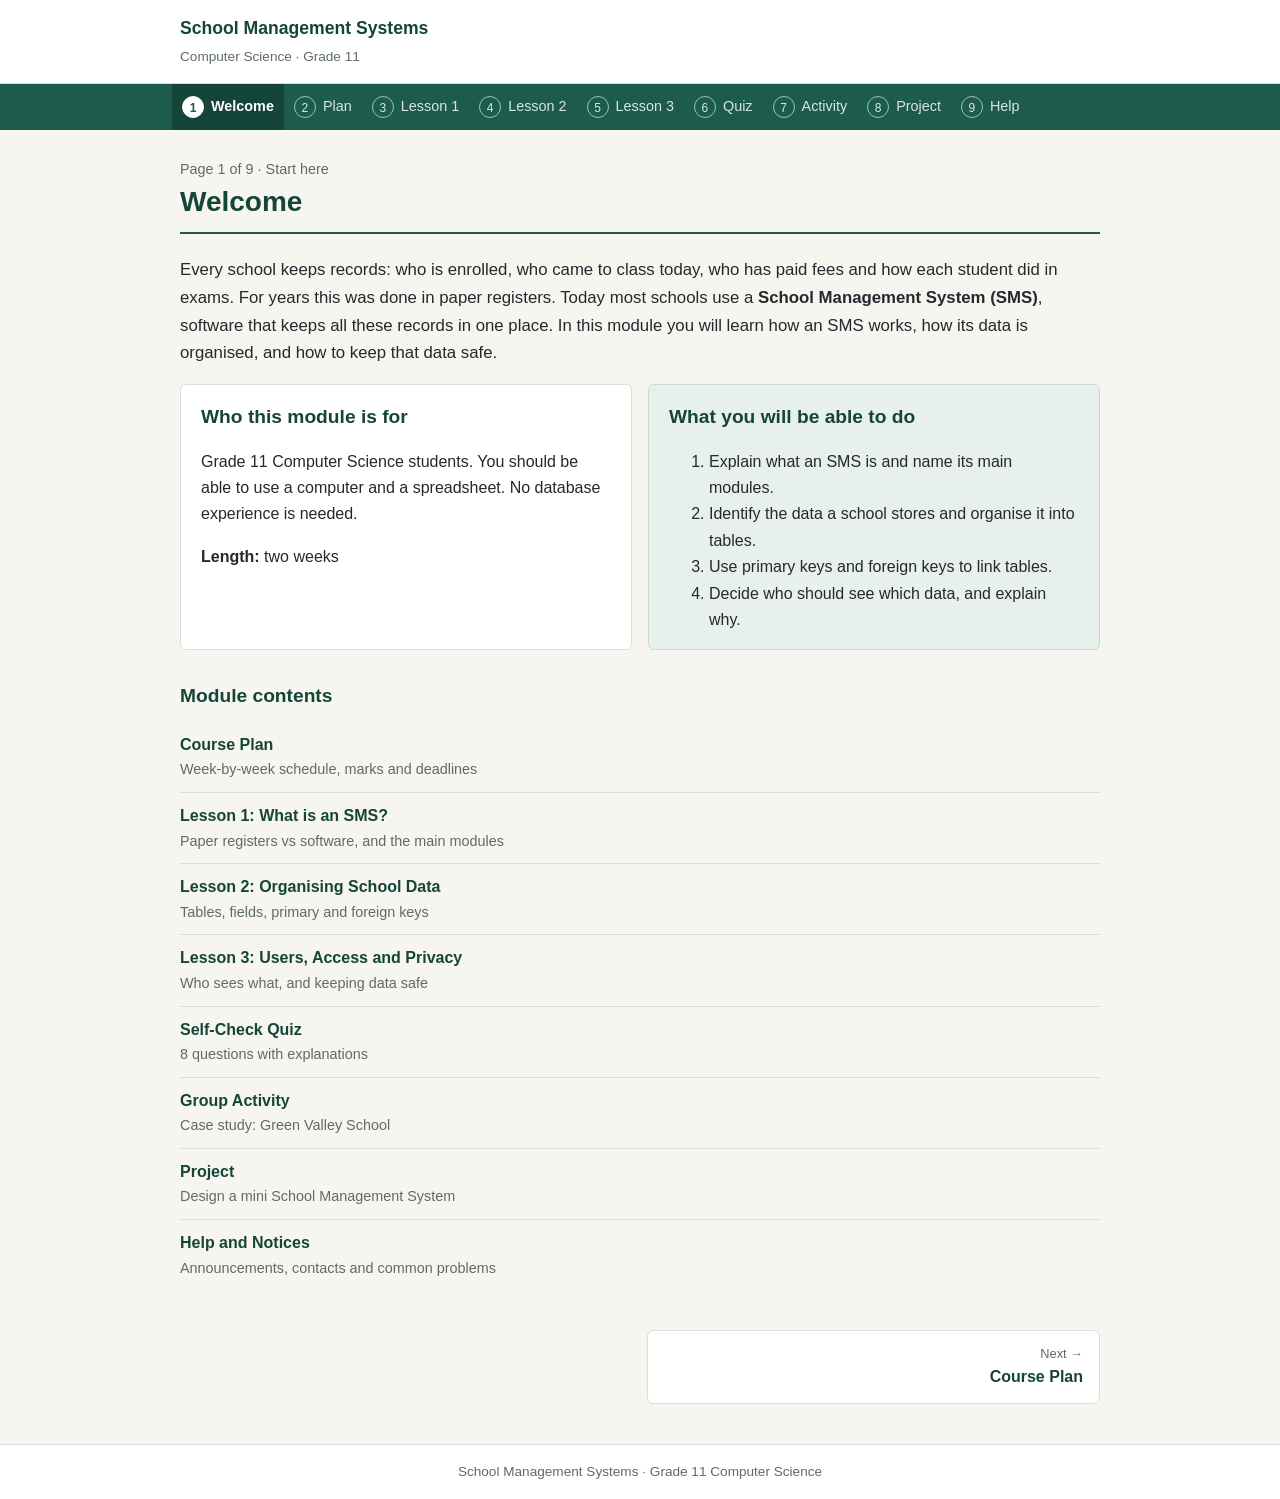
==== index.html @ 28a60d47 "Add School Management Systems LMS module website Co-Authored-By: Claude Opus 5.5 <noreply@anthropic." ====
<!DOCTYPE html>
<html lang="en">
<head>
  <meta charset="utf-8">
  <meta name="viewport" content="width=device-width, initial-scale=1">
  <title>Welcome | School Management Systems</title>
  <link rel="stylesheet" href="style.css">
</head>
<body>
<header class="site-header">
  <div class="header-inner">
    <a class="brand" href="index.html"><strong>School Management Systems</strong><span>Computer Science · Grade 11</span></a>
    <button class="menu-button" type="button" aria-expanded="false">Menu</button>
  </div>
</header>
<nav class="steps" aria-label="Module pages">
  <ol>
      <li><a href="index.html" class="current" aria-current="page"><span class="num">1</span>Welcome</a></li>
      <li><a href="plan.html"><span class="num">2</span>Plan</a></li>
      <li><a href="lesson1.html"><span class="num">3</span>Lesson 1</a></li>
      <li><a href="lesson2.html"><span class="num">4</span>Lesson 2</a></li>
      <li><a href="lesson3.html"><span class="num">5</span>Lesson 3</a></li>
      <li><a href="quiz.html"><span class="num">6</span>Quiz</a></li>
      <li><a href="activity.html"><span class="num">7</span>Activity</a></li>
      <li><a href="project.html"><span class="num">8</span>Project</a></li>
      <li><a href="help.html"><span class="num">9</span>Help</a></li>
  </ol>
</nav>
<main class="page">
  <div class="page-head">
    <p>Page 1 of 9 · Start here</p>
    <h1>Welcome</h1>
  </div>

<p class="intro">Every school keeps records: who is enrolled, who came to class today, who has paid fees and how each student did in exams. For years this was done in paper registers. Today most schools use a <strong>School Management System (SMS)</strong>, software that keeps all these records in one place. In this module you will learn how an SMS works, how its data is organised, and how to keep that data safe.</p>

<div class="two-col">
  <div class="box">
    <h2 style="margin-top:0">Who this module is for</h2>
    <p>Grade 11 Computer Science students. You should be able to use a computer and a spreadsheet. No database experience is needed.</p>
    <p><strong>Length:</strong> two weeks</p>
  </div>
  <div class="box tint">
    <h2 style="margin-top:0">What you will be able to do</h2>
    <ol>
      <li>Explain what an SMS is and name its main modules.</li>
      <li>Identify the data a school stores and organise it into tables.</li>
      <li>Use primary keys and foreign keys to link tables.</li>
      <li>Decide who should see which data, and explain why.</li>
    </ol>
  </div>
</div>

<h2>Module contents</h2>
<ul class="contents">
  <li><a href="plan.html"><b>Course Plan</b><span>Week-by-week schedule, marks and deadlines</span></a></li>
  <li><a href="lesson1.html"><b>Lesson 1: What is an SMS?</b><span>Paper registers vs software, and the main modules</span></a></li>
  <li><a href="lesson2.html"><b>Lesson 2: Organising School Data</b><span>Tables, fields, primary and foreign keys</span></a></li>
  <li><a href="lesson3.html"><b>Lesson 3: Users, Access and Privacy</b><span>Who sees what, and keeping data safe</span></a></li>
  <li><a href="quiz.html"><b>Self-Check Quiz</b><span>8 questions with explanations</span></a></li>
  <li><a href="activity.html"><b>Group Activity</b><span>Case study: Green Valley School</span></a></li>
  <li><a href="project.html"><b>Project</b><span>Design a mini School Management System</span></a></li>
  <li><a href="help.html"><b>Help and Notices</b><span>Announcements, contacts and common problems</span></a></li>
</ul>

  <nav class="page-nav" aria-label="Previous and next page">
    
    <a class="next" href="plan.html"><small>Next &rarr;</small><b>Course Plan</b></a>
  </nav>
</main>
<footer>School Management Systems · Grade 11 Computer Science</footer>
<script src="site.js"></script>
</body>
</html>
---- style.css ----
:root {
  --green: #1d5c4d;
  --green-dark: #154539;
  --green-light: #e7f0ec;
  --sand: #f7f5f0;
  --white: #ffffff;
  --text: #24292e;
  --muted: #5f6b66;
  --line: #d9dfdb;
  --red: #a8322d;
  --red-light: #f9e9e8;
  --ok: #2b7a3d;
  --ok-light: #e6f3e8;
}

* { box-sizing: border-box; }

body {
  margin: 0;
  font-family: Tahoma, Verdana, "Segoe UI", sans-serif;
  font-size: 16px;
  line-height: 1.65;
  color: var(--text);
  background: var(--sand);
}

a { color: var(--green); }
a:hover { color: var(--green-dark); }

/* Header */
.site-header { background: var(--white); border-bottom: 1px solid var(--line); }

.header-inner {
  max-width: 960px;
  margin: 0 auto;
  padding: 14px 20px;
  display: flex;
  align-items: center;
  justify-content: space-between;
  gap: 12px;
}

.brand { text-decoration: none; color: var(--green-dark); }
.brand strong { display: block; font-size: 1.1rem; }
.brand span { font-size: 0.85rem; color: var(--muted); }

.menu-button {
  display: none;
  background: var(--green);
  color: #fff;
  border: none;
  padding: 8px 14px;
  font-family: inherit;
  font-size: 0.95rem;
  border-radius: 4px;
  cursor: pointer;
}

/* Numbered step navigation */
.steps {
  background: var(--green);
}

.steps ol {
  max-width: 960px;
  margin: 0 auto;
  padding: 0 12px;
  list-style: none;
  display: flex;
  flex-wrap: wrap;
}

.steps a {
  display: flex;
  align-items: center;
  gap: 7px;
  padding: 11px 10px;
  color: #d6e6df;
  text-decoration: none;
  font-size: 0.9rem;
}

.steps a:hover { color: #fff; }

.steps .num {
  display: inline-block;
  width: 22px;
  height: 22px;
  line-height: 22px;
  text-align: center;
  border-radius: 50%;
  border: 1px solid #9cc1b4;
  font-size: 0.75rem;
}

.steps a.current { color: #fff; font-weight: bold; background: var(--green-dark); }
.steps a.current .num { background: #fff; color: var(--green); border-color: #fff; }

/* Page */
.page {
  max-width: 960px;
  margin: 0 auto;
  padding: 28px 20px 40px;
}

.page-head {
  border-bottom: 2px solid var(--green);
  padding-bottom: 12px;
  margin-bottom: 22px;
}

.page-head p { margin: 0; color: var(--muted); font-size: 0.9rem; }
.page-head h1 { margin: 2px 0 0; font-size: 1.75rem; line-height: 1.3; color: var(--green-dark); }

h2 { font-size: 1.2rem; color: var(--green-dark); margin: 30px 0 10px; }
h3 { font-size: 1.02rem; margin: 18px 0 6px; }

.intro { font-size: 1.05rem; }

.box {
  background: var(--white);
  border: 1px solid var(--line);
  border-radius: 6px;
  padding: 16px 20px;
  margin: 16px 0;
}

.box > :first-child { margin-top: 0; }
.box > :last-child { margin-bottom: 0; }

.box.tint { background: var(--green-light); border-color: #c7dbd2; }

.two-col {
  display: grid;
  grid-template-columns: 1fr 1fr;
  gap: 16px;
}

.two-col .box { margin: 0; }

.contents { list-style: none; padding: 0; margin: 0; counter-reset: c; }
.contents li { border-top: 1px solid var(--line); }
.contents li:first-child { border-top: none; }

.contents a {
  display: block;
  padding: 10px 0;
  text-decoration: none;
  color: var(--text);
}

.contents a b { color: var(--green-dark); }
.contents a span { display: block; font-size: 0.9rem; color: var(--muted); }
.contents a:hover b { text-decoration: underline; }

/* Tables */
.table-wrap { overflow-x: auto; }

table {
  width: 100%;
  border-collapse: collapse;
  background: var(--white);
  font-size: 0.95rem;
  margin: 12px 0;
}

th, td { border: 1px solid var(--line); padding: 8px 11px; text-align: left; vertical-align: top; }
th { background: var(--green-light); color: var(--green-dark); }

code {
  background: var(--green-light);
  padding: 1px 5px;
  border-radius: 3px;
  font-size: 0.9em;
}

.tip {
  border-left: 4px solid var(--green);
  background: var(--white);
  padding: 10px 14px;
  margin: 16px 0;
}

.figure { background: var(--white); border: 1px solid var(--line); border-radius: 6px; padding: 14px; text-align: center; margin: 16px 0; }
.figure svg { width: 100%; max-width: 640px; height: auto; }
.figure p { margin: 6px 0 0; font-size: 0.88rem; color: var(--muted); }

/* Quiz */
.q { background: var(--white); border: 1px solid var(--line); border-radius: 6px; padding: 14px 18px; margin: 14px 0; }
.q legend { font-weight: bold; padding: 0; margin-bottom: 8px; }
.q fieldset { border: none; padding: 0; margin: 0; }
.q label { display: block; padding: 7px 10px; margin: 4px 0; border: 1px solid var(--line); border-radius: 4px; cursor: pointer; }
.q label:hover { background: var(--sand); }
.q input { margin-right: 8px; }
.q.right { border-color: var(--ok); }
.q.wrong { border-color: var(--red); }
.q .result { display: none; margin-top: 8px; font-size: 0.94rem; }
.q.right .result { display: block; color: var(--ok); }
.q.wrong .result { display: block; color: var(--red); }
.q label.answer { background: var(--ok-light); border-color: var(--ok); }

.button {
  display: inline-block;
  background: var(--green);
  color: #fff;
  border: 1px solid var(--green);
  padding: 9px 18px;
  font-family: inherit;
  font-size: 0.95rem;
  border-radius: 4px;
  cursor: pointer;
  text-decoration: none;
}

.button:hover { background: var(--green-dark); color: #fff; }
.button.plain { background: var(--white); color: var(--green); }
.button.plain:hover { background: var(--green-light); color: var(--green-dark); }

#quiz-score { font-weight: bold; color: var(--green-dark); margin-top: 12px; }

/* Previous / next */
.page-nav {
  display: grid;
  grid-template-columns: 1fr 1fr;
  gap: 14px;
  margin-top: 40px;
}

.page-nav a {
  display: block;
  background: var(--white);
  border: 1px solid var(--line);
  border-radius: 6px;
  padding: 12px 16px;
  text-decoration: none;
  color: var(--text);
}

.page-nav a:hover { border-color: var(--green); }
.page-nav small { display: block; color: var(--muted); font-size: 0.8rem; }
.page-nav b { color: var(--green-dark); }
.page-nav .next { text-align: right; grid-column: 2; }

footer {
  border-top: 1px solid var(--line);
  background: var(--white);
  text-align: center;
  font-size: 0.85rem;
  color: var(--muted);
  padding: 16px;
}

/* Phones and small tablets */
@media (max-width: 800px) {
  .menu-button { display: inline-block; }

  .steps { display: none; }
  .steps.open { display: block; }
  .steps ol { flex-direction: column; padding: 4px 0; }
  .steps a { padding: 10px 20px; font-size: 0.95rem; }

  .page { padding: 20px 16px 30px; }
  .page-head h1 { font-size: 1.4rem; }
  .intro { font-size: 1rem; }
  .box { padding: 14px 15px; }
  .two-col { grid-template-columns: 1fr; }

  table.stack, table.stack tbody, table.stack tr, table.stack td { display: block; width: 100%; }
  table.stack tr:first-child { display: none; }
  table.stack tr { border: 1px solid var(--line); border-radius: 6px; margin-bottom: 10px; background: var(--white); }
  table.stack td { border: none; border-bottom: 1px solid var(--line); padding: 8px 12px; }
  table.stack td:last-child { border-bottom: none; }
  table.stack td::before { content: attr(data-label); display: block; font-size: 0.78rem; font-weight: bold; color: var(--muted); }

  .figure { overflow-x: auto; text-align: left; }
  .figure svg { min-width: 560px; }
  .figure p { text-align: left; }

  .page-nav { grid-template-columns: 1fr; }
  .page-nav .next { grid-column: 1; order: -1; text-align: left; }
}
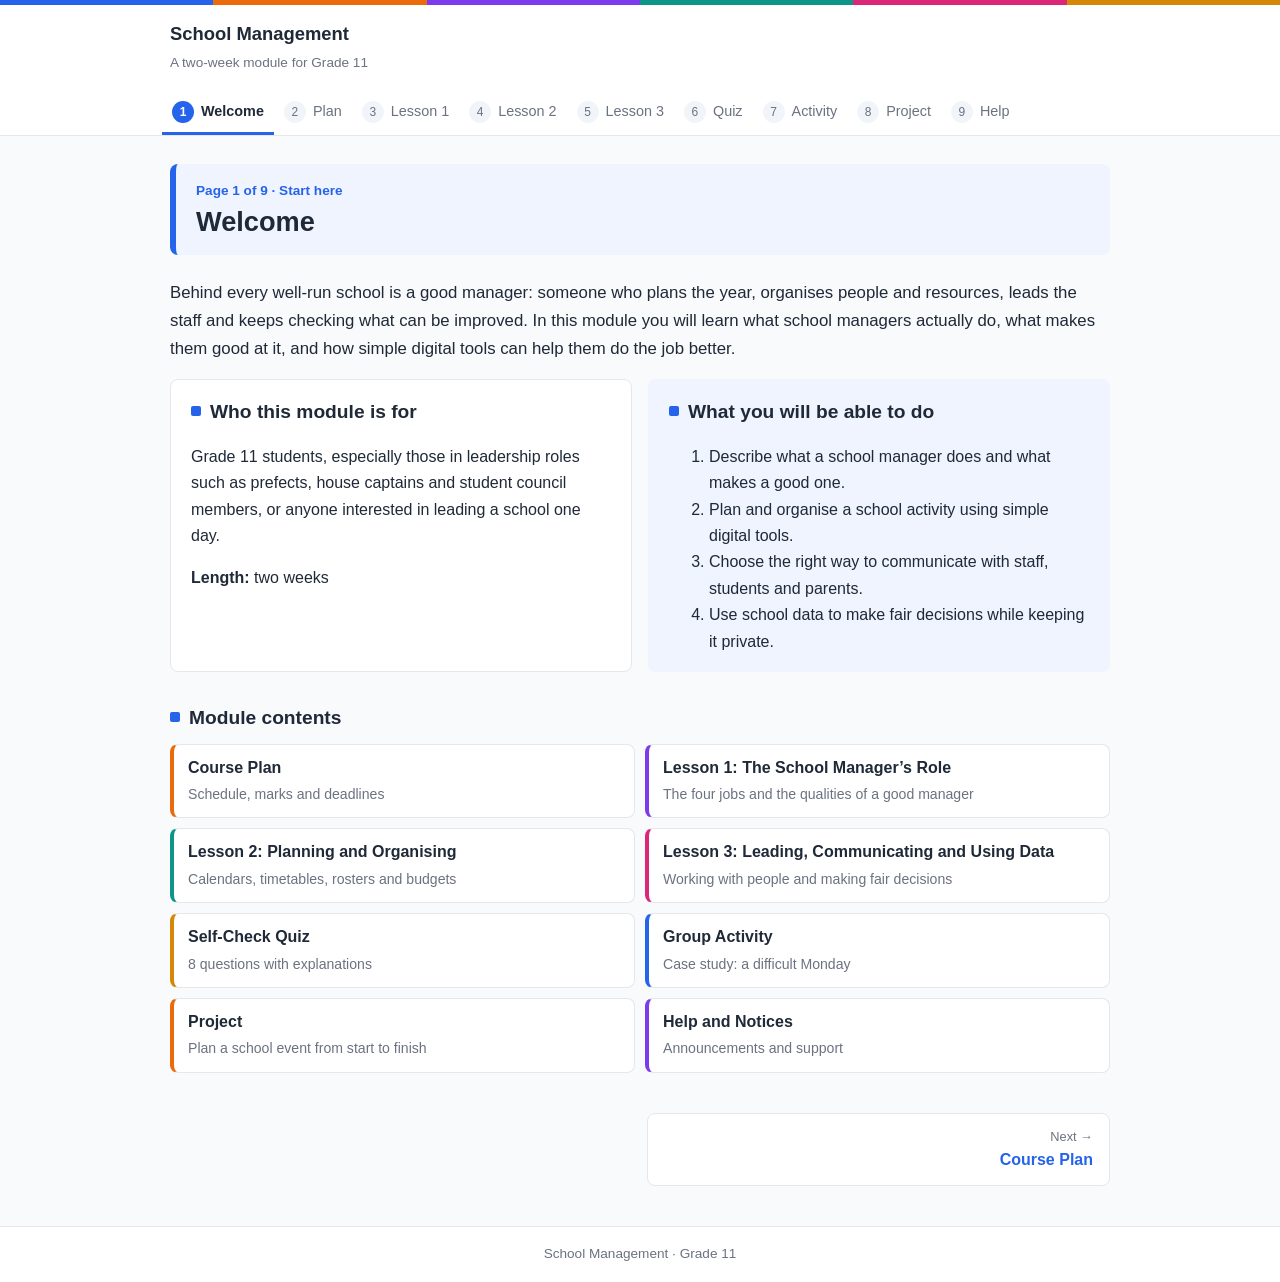
==== commit b489aa69: "Refocus the module on school management and refresh the design Co-Authored-By: Claude Opus 5.5 <nore" ====
--- a/index.html
+++ b/index.html
@@ -3,13 +3,14 @@
 <head>
   <meta charset="utf-8">
   <meta name="viewport" content="width=device-width, initial-scale=1">
-  <title>Welcome | School Management Systems</title>
+  <title>Welcome | School Management</title>
   <link rel="stylesheet" href="style.css">
 </head>
-<body>
+<body class="c-blue">
+<div class="stripe"><span></span><span></span><span></span><span></span><span></span><span></span></div>
 <header class="site-header">
   <div class="header-inner">
-    <a class="brand" href="index.html"><strong>School Management Systems</strong><span>Computer Science · Grade 11</span></a>
+    <a class="brand" href="index.html"><strong>School Management</strong><span>A two-week module for Grade 11</span></a>
     <button class="menu-button" type="button" aria-expanded="false">Menu</button>
   </div>
 </header>
@@ -32,35 +33,35 @@
     <h1>Welcome</h1>
   </div>
 
-<p class="intro">Every school keeps records: who is enrolled, who came to class today, who has paid fees and how each student did in exams. For years this was done in paper registers. Today most schools use a <strong>School Management System (SMS)</strong>, software that keeps all these records in one place. In this module you will learn how an SMS works, how its data is organised, and how to keep that data safe.</p>
+<p class="intro">Behind every well-run school is a good manager: someone who plans the year, organises people and resources, leads the staff and keeps checking what can be improved. In this module you will learn what school managers actually do, what makes them good at it, and how simple digital tools can help them do the job better.</p>
 
 <div class="two-col">
   <div class="box">
-    <h2 style="margin-top:0">Who this module is for</h2>
-    <p>Grade 11 Computer Science students. You should be able to use a computer and a spreadsheet. No database experience is needed.</p>
+    <h2>Who this module is for</h2>
+    <p>Grade 11 students, especially those in leadership roles such as prefects, house captains and student council members, or anyone interested in leading a school one day.</p>
     <p><strong>Length:</strong> two weeks</p>
   </div>
-  <div class="box tint">
-    <h2 style="margin-top:0">What you will be able to do</h2>
+  <div class="box soft">
+    <h2>What you will be able to do</h2>
     <ol>
-      <li>Explain what an SMS is and name its main modules.</li>
-      <li>Identify the data a school stores and organise it into tables.</li>
-      <li>Use primary keys and foreign keys to link tables.</li>
-      <li>Decide who should see which data, and explain why.</li>
+      <li>Describe what a school manager does and what makes a good one.</li>
+      <li>Plan and organise a school activity using simple digital tools.</li>
+      <li>Choose the right way to communicate with staff, students and parents.</li>
+      <li>Use school data to make fair decisions while keeping it private.</li>
     </ol>
   </div>
 </div>
 
 <h2>Module contents</h2>
 <ul class="contents">
-  <li><a href="plan.html"><b>Course Plan</b><span>Week-by-week schedule, marks and deadlines</span></a></li>
-  <li><a href="lesson1.html"><b>Lesson 1: What is an SMS?</b><span>Paper registers vs software, and the main modules</span></a></li>
-  <li><a href="lesson2.html"><b>Lesson 2: Organising School Data</b><span>Tables, fields, primary and foreign keys</span></a></li>
-  <li><a href="lesson3.html"><b>Lesson 3: Users, Access and Privacy</b><span>Who sees what, and keeping data safe</span></a></li>
-  <li><a href="quiz.html"><b>Self-Check Quiz</b><span>8 questions with explanations</span></a></li>
-  <li><a href="activity.html"><b>Group Activity</b><span>Case study: Green Valley School</span></a></li>
-  <li><a href="project.html"><b>Project</b><span>Design a mini School Management System</span></a></li>
-  <li><a href="help.html"><b>Help and Notices</b><span>Announcements, contacts and common problems</span></a></li>
+  <li><a href="plan.html" style="--c:#ea6a0c"><b>Course Plan</b><span>Schedule, marks and deadlines</span></a></li>
+  <li><a href="lesson1.html" style="--c:#7c3aed"><b>Lesson 1: The School Manager&rsquo;s Role</b><span>The four jobs and the qualities of a good manager</span></a></li>
+  <li><a href="lesson2.html" style="--c:#0f9488"><b>Lesson 2: Planning and Organising</b><span>Calendars, timetables, rosters and budgets</span></a></li>
+  <li><a href="lesson3.html" style="--c:#db2777"><b>Lesson 3: Leading, Communicating and Using Data</b><span>Working with people and making fair decisions</span></a></li>
+  <li><a href="quiz.html" style="--c:#d48806"><b>Self-Check Quiz</b><span>8 questions with explanations</span></a></li>
+  <li><a href="activity.html" style="--c:#2563eb"><b>Group Activity</b><span>Case study: a difficult Monday</span></a></li>
+  <li><a href="project.html" style="--c:#ea6a0c"><b>Project</b><span>Plan a school event from start to finish</span></a></li>
+  <li><a href="help.html" style="--c:#7c3aed"><b>Help and Notices</b><span>Announcements and support</span></a></li>
 </ul>
 
   <nav class="page-nav" aria-label="Previous and next page">
@@ -68,7 +69,7 @@
     <a class="next" href="plan.html"><small>Next &rarr;</small><b>Course Plan</b></a>
   </nav>
 </main>
-<footer>School Management Systems · Grade 11 Computer Science</footer>
+<footer>School Management · Grade 11</footer>
 <script src="site.js"></script>
 </body>
 </html>
--- a/style.css
+++ b/style.css
@@ -1,37 +1,54 @@
 :root {
-  --green: #1d5c4d;
-  --green-dark: #154539;
-  --green-light: #e7f0ec;
-  --sand: #f7f5f0;
+  --blue: #2563eb;
+  --orange: #ea6a0c;
+  --purple: #7c3aed;
+  --teal: #0f9488;
+  --pink: #db2777;
+  --amber: #d48806;
+  --ink: #1f2937;
+  --muted: #6b7280;
+  --line: #e5e7eb;
+  --bg: #f8fafc;
   --white: #ffffff;
-  --text: #24292e;
-  --muted: #5f6b66;
-  --line: #d9dfdb;
-  --red: #a8322d;
-  --red-light: #f9e9e8;
-  --ok: #2b7a3d;
-  --ok-light: #e6f3e8;
-}
+  --accent: var(--blue);
+  --accent-soft: #eff4ff;
+}
+
+/* Each page gets its own accent colour */
+body.c-blue   { --accent: var(--blue);   --accent-soft: #eff4ff; }
+body.c-orange { --accent: var(--orange); --accent-soft: #fff4ec; }
+body.c-purple { --accent: var(--purple); --accent-soft: #f5f0ff; }
+body.c-teal   { --accent: var(--teal);   --accent-soft: #ecfaf8; }
+body.c-pink   { --accent: var(--pink);   --accent-soft: #fdf0f6; }
+body.c-amber  { --accent: var(--amber);  --accent-soft: #fdf7e8; }
 
 * { box-sizing: border-box; }
 
 body {
   margin: 0;
-  font-family: Tahoma, Verdana, "Segoe UI", sans-serif;
+  font-family: "Segoe UI", Tahoma, Verdana, sans-serif;
   font-size: 16px;
   line-height: 1.65;
-  color: var(--text);
-  background: var(--sand);
-}
-
-a { color: var(--green); }
-a:hover { color: var(--green-dark); }
-
-/* Header */
-.site-header { background: var(--white); border-bottom: 1px solid var(--line); }
+  color: var(--ink);
+  background: var(--bg);
+}
+
+a { color: var(--accent); }
+
+/* Header with a colour strip */
+.stripe { display: flex; height: 5px; }
+.stripe span { flex: 1; }
+.stripe span:nth-child(1) { background: var(--blue); }
+.stripe span:nth-child(2) { background: var(--orange); }
+.stripe span:nth-child(3) { background: var(--purple); }
+.stripe span:nth-child(4) { background: var(--teal); }
+.stripe span:nth-child(5) { background: var(--pink); }
+.stripe span:nth-child(6) { background: var(--amber); }
+
+.site-header { background: var(--white); }
 
 .header-inner {
-  max-width: 960px;
+  max-width: 980px;
   margin: 0 auto;
   padding: 14px 20px;
   display: flex;
@@ -40,29 +57,27 @@
   gap: 12px;
 }
 
-.brand { text-decoration: none; color: var(--green-dark); }
-.brand strong { display: block; font-size: 1.1rem; }
+.brand { text-decoration: none; color: var(--ink); }
+.brand strong { display: block; font-size: 1.15rem; }
 .brand span { font-size: 0.85rem; color: var(--muted); }
 
 .menu-button {
   display: none;
-  background: var(--green);
+  background: var(--accent);
   color: #fff;
   border: none;
   padding: 8px 14px;
   font-family: inherit;
   font-size: 0.95rem;
-  border-radius: 4px;
+  border-radius: 6px;
   cursor: pointer;
 }
 
-/* Numbered step navigation */
-.steps {
-  background: var(--green);
-}
+/* Page links */
+.steps { background: var(--white); border-bottom: 1px solid var(--line); }
 
 .steps ol {
-  max-width: 960px;
+  max-width: 980px;
   margin: 0 auto;
   padding: 0 12px;
   list-style: none;
@@ -74,13 +89,14 @@
   display: flex;
   align-items: center;
   gap: 7px;
-  padding: 11px 10px;
-  color: #d6e6df;
+  padding: 10px 10px 8px;
+  color: var(--muted);
   text-decoration: none;
   font-size: 0.9rem;
-}
-
-.steps a:hover { color: #fff; }
+  border-bottom: 3px solid transparent;
+}
+
+.steps a:hover { color: var(--ink); }
 
 .steps .num {
   display: inline-block;
@@ -89,192 +105,140 @@
   line-height: 22px;
   text-align: center;
   border-radius: 50%;
-  border: 1px solid #9cc1b4;
+  background: #f1f5f9;
   font-size: 0.75rem;
-}
-
-.steps a.current { color: #fff; font-weight: bold; background: var(--green-dark); }
-.steps a.current .num { background: #fff; color: var(--green); border-color: #fff; }
+  color: var(--muted);
+}
+
+.steps a.current { color: var(--ink); font-weight: 600; border-bottom-color: var(--accent); }
+.steps a.current .num { background: var(--accent); color: #fff; }
 
 /* Page */
-.page {
-  max-width: 960px;
-  margin: 0 auto;
-  padding: 28px 20px 40px;
-}
+.page { max-width: 980px; margin: 0 auto; padding: 28px 20px 40px; }
 
 .page-head {
-  border-bottom: 2px solid var(--green);
-  padding-bottom: 12px;
-  margin-bottom: 22px;
-}
-
-.page-head p { margin: 0; color: var(--muted); font-size: 0.9rem; }
-.page-head h1 { margin: 2px 0 0; font-size: 1.75rem; line-height: 1.3; color: var(--green-dark); }
-
-h2 { font-size: 1.2rem; color: var(--green-dark); margin: 30px 0 10px; }
-h3 { font-size: 1.02rem; margin: 18px 0 6px; }
+  background: var(--accent-soft);
+  border-left: 6px solid var(--accent);
+  border-radius: 8px;
+  padding: 16px 20px;
+  margin-bottom: 24px;
+}
+
+.page-head p { margin: 0; color: var(--accent); font-size: 0.85rem; font-weight: 600; }
+.page-head h1 { margin: 2px 0 0; font-size: 1.7rem; line-height: 1.3; }
+
+h2 { font-size: 1.2rem; margin: 30px 0 10px; color: var(--ink); }
+h2::before { content: ""; display: inline-block; width: 10px; height: 10px; border-radius: 2px; background: var(--accent); margin-right: 9px; vertical-align: 2px; }
+h3 { font-size: 1.02rem; margin: 16px 0 6px; }
 
 .intro { font-size: 1.05rem; }
 
 .box {
   background: var(--white);
   border: 1px solid var(--line);
-  border-radius: 6px;
+  border-radius: 8px;
   padding: 16px 20px;
   margin: 16px 0;
 }
-
 .box > :first-child { margin-top: 0; }
 .box > :last-child { margin-bottom: 0; }
-
-.box.tint { background: var(--green-light); border-color: #c7dbd2; }
-
-.two-col {
-  display: grid;
-  grid-template-columns: 1fr 1fr;
-  gap: 16px;
-}
-
+.box.soft { background: var(--accent-soft); border-color: transparent; }
+
+/* Coloured cards */
+.cards { display: grid; grid-template-columns: repeat(auto-fit, minmax(210px, 1fr)); gap: 14px; margin: 16px 0; }
+.card { background: var(--white); border: 1px solid var(--line); border-top: 4px solid var(--c, var(--accent)); border-radius: 8px; padding: 14px 16px; }
+.card h3 { margin: 0 0 6px; color: var(--c, var(--accent)); }
+.card p { margin: 0; font-size: 0.95rem; }
+.card.blue { --c: var(--blue); }
+.card.orange { --c: var(--orange); }
+.card.purple { --c: var(--purple); }
+.card.teal { --c: var(--teal); }
+.card.pink { --c: var(--pink); }
+.card.amber { --c: var(--amber); }
+
+.two-col { display: grid; grid-template-columns: 1fr 1fr; gap: 16px; }
 .two-col .box { margin: 0; }
 
-.contents { list-style: none; padding: 0; margin: 0; counter-reset: c; }
-.contents li { border-top: 1px solid var(--line); }
-.contents li:first-child { border-top: none; }
-
+/* Contents list on the home page */
+.contents { list-style: none; padding: 0; margin: 0; display: grid; grid-template-columns: 1fr 1fr; gap: 10px; }
 .contents a {
-  display: block;
-  padding: 10px 0;
-  text-decoration: none;
-  color: var(--text);
-}
-
-.contents a b { color: var(--green-dark); }
-.contents a span { display: block; font-size: 0.9rem; color: var(--muted); }
-.contents a:hover b { text-decoration: underline; }
-
-/* Tables */
-.table-wrap { overflow-x: auto; }
-
-table {
-  width: 100%;
-  border-collapse: collapse;
-  background: var(--white);
-  font-size: 0.95rem;
-  margin: 12px 0;
-}
-
-th, td { border: 1px solid var(--line); padding: 8px 11px; text-align: left; vertical-align: top; }
-th { background: var(--green-light); color: var(--green-dark); }
-
-code {
-  background: var(--green-light);
-  padding: 1px 5px;
-  border-radius: 3px;
-  font-size: 0.9em;
-}
-
-.tip {
-  border-left: 4px solid var(--green);
-  background: var(--white);
-  padding: 10px 14px;
-  margin: 16px 0;
-}
-
-.figure { background: var(--white); border: 1px solid var(--line); border-radius: 6px; padding: 14px; text-align: center; margin: 16px 0; }
-.figure svg { width: 100%; max-width: 640px; height: auto; }
-.figure p { margin: 6px 0 0; font-size: 0.88rem; color: var(--muted); }
-
-/* Quiz */
-.q { background: var(--white); border: 1px solid var(--line); border-radius: 6px; padding: 14px 18px; margin: 14px 0; }
-.q legend { font-weight: bold; padding: 0; margin-bottom: 8px; }
-.q fieldset { border: none; padding: 0; margin: 0; }
-.q label { display: block; padding: 7px 10px; margin: 4px 0; border: 1px solid var(--line); border-radius: 4px; cursor: pointer; }
-.q label:hover { background: var(--sand); }
-.q input { margin-right: 8px; }
-.q.right { border-color: var(--ok); }
-.q.wrong { border-color: var(--red); }
-.q .result { display: none; margin-top: 8px; font-size: 0.94rem; }
-.q.right .result { display: block; color: var(--ok); }
-.q.wrong .result { display: block; color: var(--red); }
-.q label.answer { background: var(--ok-light); border-color: var(--ok); }
-
-.button {
-  display: inline-block;
-  background: var(--green);
-  color: #fff;
-  border: 1px solid var(--green);
-  padding: 9px 18px;
-  font-family: inherit;
-  font-size: 0.95rem;
-  border-radius: 4px;
-  cursor: pointer;
-  text-decoration: none;
-}
-
-.button:hover { background: var(--green-dark); color: #fff; }
-.button.plain { background: var(--white); color: var(--green); }
-.button.plain:hover { background: var(--green-light); color: var(--green-dark); }
-
-#quiz-score { font-weight: bold; color: var(--green-dark); margin-top: 12px; }
-
-/* Previous / next */
-.page-nav {
-  display: grid;
-  grid-template-columns: 1fr 1fr;
-  gap: 14px;
-  margin-top: 40px;
-}
-
-.page-nav a {
   display: block;
   background: var(--white);
   border: 1px solid var(--line);
-  border-radius: 6px;
-  padding: 12px 16px;
+  border-left: 4px solid var(--c);
+  border-radius: 8px;
+  padding: 10px 14px;
   text-decoration: none;
-  color: var(--text);
-}
-
-.page-nav a:hover { border-color: var(--green); }
+  color: var(--ink);
+}
+.contents a:hover { box-shadow: 0 2px 8px rgba(0, 0, 0, 0.06); }
+.contents b { display: block; }
+.contents span { font-size: 0.88rem; color: var(--muted); }
+
+/* Tables */
+.table-wrap { overflow-x: auto; }
+table { width: 100%; border-collapse: collapse; background: var(--white); font-size: 0.95rem; margin: 12px 0; }
+th, td { border: 1px solid var(--line); padding: 9px 11px; text-align: left; vertical-align: top; }
+th { background: var(--accent); color: #fff; font-weight: 600; }
+tr:nth-child(odd) td { background: #fbfcfe; }
+
+.tip { background: var(--white); border: 1px dashed var(--accent); border-radius: 8px; padding: 11px 15px; margin: 16px 0; }
+
+.figure { background: var(--white); border: 1px solid var(--line); border-radius: 8px; padding: 14px; text-align: center; margin: 16px 0; }
+.figure svg { width: 100%; max-width: 480px; height: auto; }
+.figure p { margin: 6px 0 0; font-size: 0.88rem; color: var(--muted); }
+
+/* Quiz */
+.q { background: var(--white); border: 1px solid var(--line); border-radius: 8px; padding: 14px 18px; margin: 14px 0; }
+.q fieldset { border: none; padding: 0; margin: 0; }
+.q legend { font-weight: 600; padding: 0; margin-bottom: 8px; }
+.q label { display: block; padding: 8px 11px; margin: 5px 0; border: 1px solid var(--line); border-radius: 6px; cursor: pointer; }
+.q label:hover { background: var(--accent-soft); }
+.q input { margin-right: 8px; accent-color: var(--accent); }
+.q.right { border-color: #16a34a; border-left: 5px solid #16a34a; }
+.q.wrong { border-color: #dc2626; border-left: 5px solid #dc2626; }
+.q .result { display: none; margin: 8px 0 0; font-size: 0.94rem; }
+.q.right .result { display: block; color: #15803d; }
+.q.wrong .result { display: block; color: #b91c1c; }
+.q label.answer { background: #ecfdf3; border-color: #16a34a; }
+
+.button { display: inline-block; background: var(--accent); color: #fff; border: 1px solid var(--accent); padding: 9px 18px; font-family: inherit; font-size: 0.95rem; border-radius: 6px; cursor: pointer; text-decoration: none; }
+.button:hover { filter: brightness(0.92); color: #fff; }
+.button.plain { background: var(--white); color: var(--accent); }
+#quiz-score { font-weight: 600; color: var(--accent); margin-top: 12px; }
+
+/* Previous / next */
+.page-nav { display: grid; grid-template-columns: 1fr 1fr; gap: 14px; margin-top: 40px; }
+.page-nav a { display: block; background: var(--white); border: 1px solid var(--line); border-radius: 8px; padding: 12px 16px; text-decoration: none; color: var(--ink); }
+.page-nav a:hover { border-color: var(--accent); }
 .page-nav small { display: block; color: var(--muted); font-size: 0.8rem; }
-.page-nav b { color: var(--green-dark); }
+.page-nav b { color: var(--accent); }
 .page-nav .next { text-align: right; grid-column: 2; }
 
-footer {
-  border-top: 1px solid var(--line);
-  background: var(--white);
-  text-align: center;
-  font-size: 0.85rem;
-  color: var(--muted);
-  padding: 16px;
-}
+footer { background: var(--white); border-top: 1px solid var(--line); text-align: center; font-size: 0.85rem; color: var(--muted); padding: 16px; }
 
 /* Phones and small tablets */
 @media (max-width: 800px) {
   .menu-button { display: inline-block; }
-
   .steps { display: none; }
   .steps.open { display: block; }
   .steps ol { flex-direction: column; padding: 4px 0; }
-  .steps a { padding: 10px 20px; font-size: 0.95rem; }
-
-  .page { padding: 20px 16px 30px; }
-  .page-head h1 { font-size: 1.4rem; }
+  .steps a { padding: 10px 20px; border-bottom: none; border-left: 4px solid transparent; }
+  .steps a.current { border-left-color: var(--accent); background: var(--accent-soft); }
+
+  .page { padding: 18px 14px 30px; }
+  .page-head { padding: 13px 15px; }
+  .page-head h1 { font-size: 1.35rem; }
   .intro { font-size: 1rem; }
   .box { padding: 14px 15px; }
-  .two-col { grid-template-columns: 1fr; }
+  .two-col, .contents { grid-template-columns: 1fr; }
 
   table.stack, table.stack tbody, table.stack tr, table.stack td { display: block; width: 100%; }
   table.stack tr:first-child { display: none; }
-  table.stack tr { border: 1px solid var(--line); border-radius: 6px; margin-bottom: 10px; background: var(--white); }
-  table.stack td { border: none; border-bottom: 1px solid var(--line); padding: 8px 12px; }
+  table.stack tr { border: 1px solid var(--line); border-left: 4px solid var(--accent); border-radius: 8px; margin-bottom: 10px; background: var(--white); }
+  table.stack td { border: none; border-bottom: 1px solid var(--line); padding: 8px 12px; background: transparent !important; }
   table.stack td:last-child { border-bottom: none; }
-  table.stack td::before { content: attr(data-label); display: block; font-size: 0.78rem; font-weight: bold; color: var(--muted); }
-
-  .figure { overflow-x: auto; text-align: left; }
-  .figure svg { min-width: 560px; }
-  .figure p { text-align: left; }
+  table.stack td::before { content: attr(data-label); display: block; font-size: 0.78rem; font-weight: 600; color: var(--accent); }
 
   .page-nav { grid-template-columns: 1fr; }
   .page-nav .next { grid-column: 1; order: -1; text-align: left; }
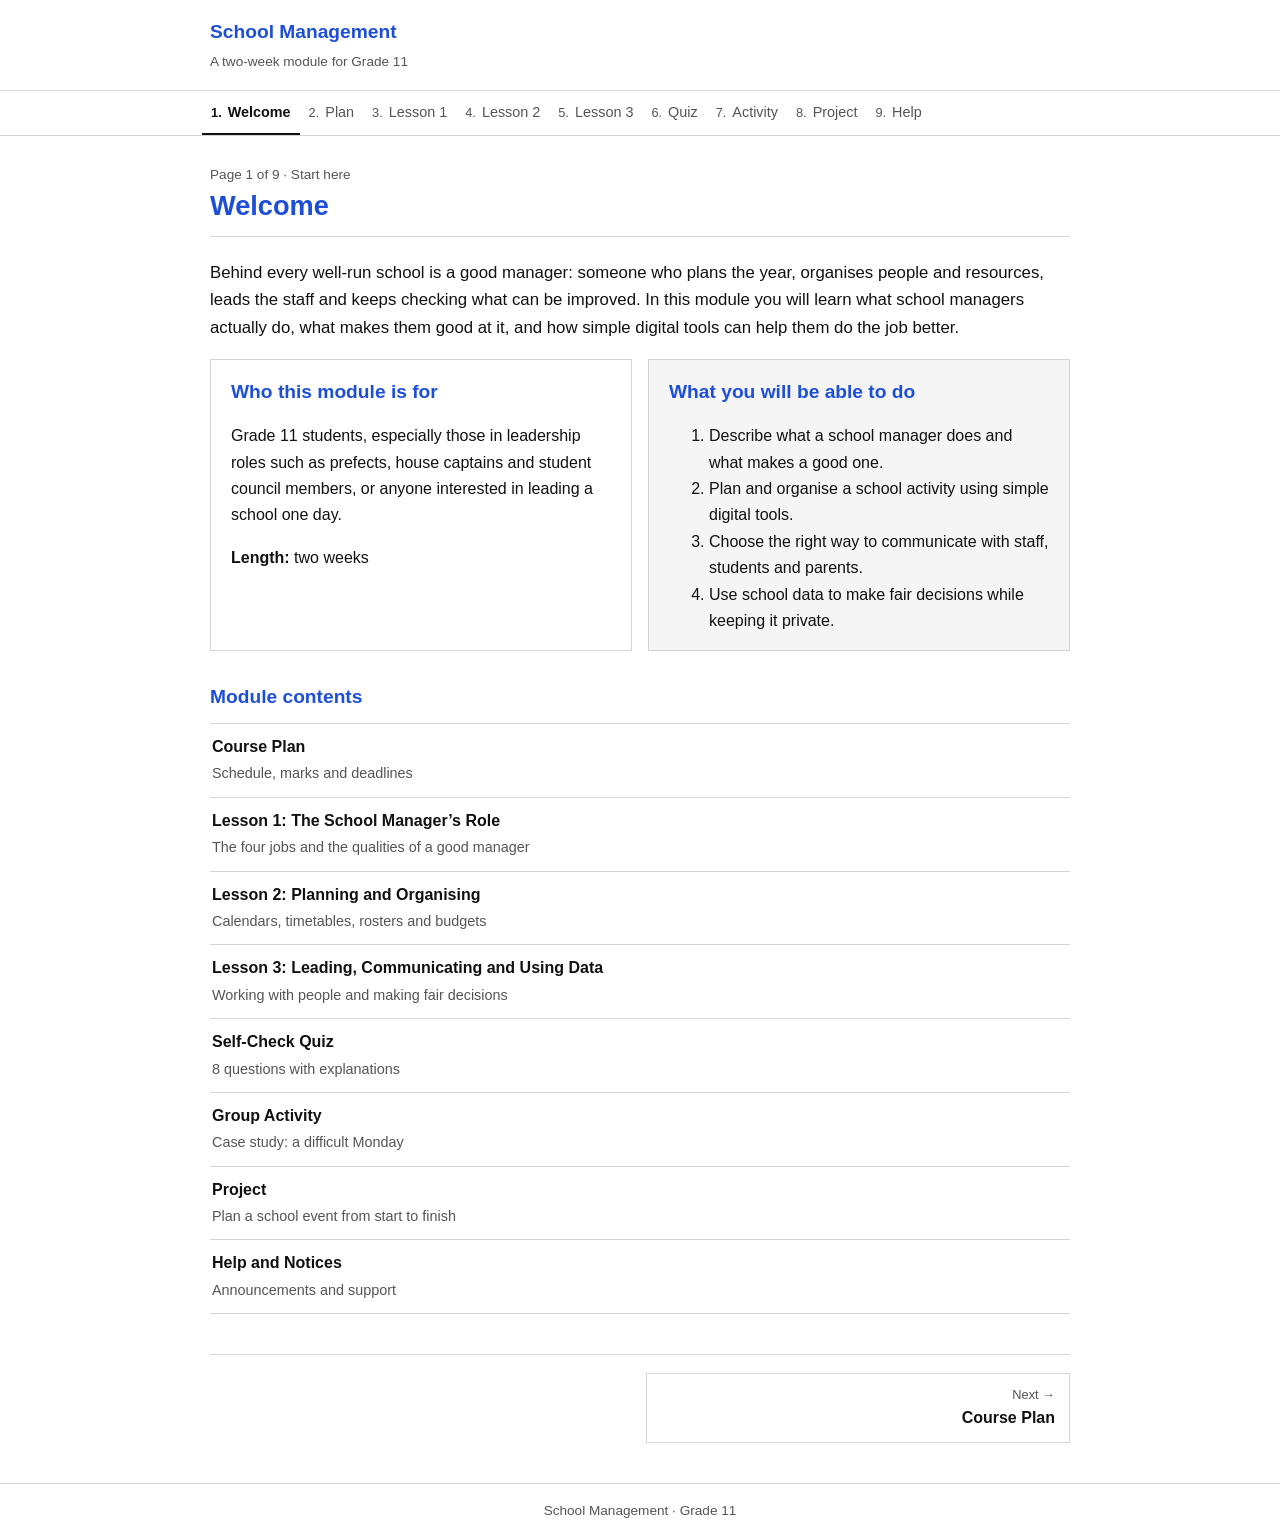
==== commit b081aac7: "Switch to a plain black and white design with blue headings Co-Authored-By: Claude Opus 5.5 <noreply" ====
--- a/index.html
+++ b/index.html
@@ -7,7 +7,6 @@
   <link rel="stylesheet" href="style.css">
 </head>
 <body class="c-blue">
-<div class="stripe"><span></span><span></span><span></span><span></span><span></span><span></span></div>
 <header class="site-header">
   <div class="header-inner">
     <a class="brand" href="index.html"><strong>School Management</strong><span>A two-week module for Grade 11</span></a>
@@ -54,14 +53,14 @@
 
 <h2>Module contents</h2>
 <ul class="contents">
-  <li><a href="plan.html" style="--c:#ea6a0c"><b>Course Plan</b><span>Schedule, marks and deadlines</span></a></li>
-  <li><a href="lesson1.html" style="--c:#7c3aed"><b>Lesson 1: The School Manager&rsquo;s Role</b><span>The four jobs and the qualities of a good manager</span></a></li>
-  <li><a href="lesson2.html" style="--c:#0f9488"><b>Lesson 2: Planning and Organising</b><span>Calendars, timetables, rosters and budgets</span></a></li>
-  <li><a href="lesson3.html" style="--c:#db2777"><b>Lesson 3: Leading, Communicating and Using Data</b><span>Working with people and making fair decisions</span></a></li>
-  <li><a href="quiz.html" style="--c:#d48806"><b>Self-Check Quiz</b><span>8 questions with explanations</span></a></li>
-  <li><a href="activity.html" style="--c:#2563eb"><b>Group Activity</b><span>Case study: a difficult Monday</span></a></li>
-  <li><a href="project.html" style="--c:#ea6a0c"><b>Project</b><span>Plan a school event from start to finish</span></a></li>
-  <li><a href="help.html" style="--c:#7c3aed"><b>Help and Notices</b><span>Announcements and support</span></a></li>
+  <li><a href="plan.html"><b>Course Plan</b><span>Schedule, marks and deadlines</span></a></li>
+  <li><a href="lesson1.html"><b>Lesson 1: The School Manager&rsquo;s Role</b><span>The four jobs and the qualities of a good manager</span></a></li>
+  <li><a href="lesson2.html"><b>Lesson 2: Planning and Organising</b><span>Calendars, timetables, rosters and budgets</span></a></li>
+  <li><a href="lesson3.html"><b>Lesson 3: Leading, Communicating and Using Data</b><span>Working with people and making fair decisions</span></a></li>
+  <li><a href="quiz.html"><b>Self-Check Quiz</b><span>8 questions with explanations</span></a></li>
+  <li><a href="activity.html"><b>Group Activity</b><span>Case study: a difficult Monday</span></a></li>
+  <li><a href="project.html"><b>Project</b><span>Plan a school event from start to finish</span></a></li>
+  <li><a href="help.html"><b>Help and Notices</b><span>Announcements and support</span></a></li>
 </ul>
 
   <nav class="page-nav" aria-label="Previous and next page">
--- a/style.css
+++ b/style.css
@@ -1,26 +1,12 @@
+/* Black and white, with blue headings only */
 :root {
-  --blue: #2563eb;
-  --orange: #ea6a0c;
-  --purple: #7c3aed;
-  --teal: #0f9488;
-  --pink: #db2777;
-  --amber: #d48806;
-  --ink: #1f2937;
-  --muted: #6b7280;
-  --line: #e5e7eb;
-  --bg: #f8fafc;
+  --blue: #1d4ed8;
+  --ink: #111111;
+  --muted: #555555;
+  --line: #d4d4d4;
+  --light: #f5f5f5;
   --white: #ffffff;
-  --accent: var(--blue);
-  --accent-soft: #eff4ff;
 }
-
-/* Each page gets its own accent colour */
-body.c-blue   { --accent: var(--blue);   --accent-soft: #eff4ff; }
-body.c-orange { --accent: var(--orange); --accent-soft: #fff4ec; }
-body.c-purple { --accent: var(--purple); --accent-soft: #f5f0ff; }
-body.c-teal   { --accent: var(--teal);   --accent-soft: #ecfaf8; }
-body.c-pink   { --accent: var(--pink);   --accent-soft: #fdf0f6; }
-body.c-amber  { --accent: var(--amber);  --accent-soft: #fdf7e8; }
 
 * { box-sizing: border-box; }
 
@@ -30,27 +16,19 @@
   font-size: 16px;
   line-height: 1.65;
   color: var(--ink);
-  background: var(--bg);
+  background: var(--white);
 }
 
-a { color: var(--accent); }
+a { color: var(--ink); }
+a:hover { text-decoration: none; }
 
-/* Header with a colour strip */
-.stripe { display: flex; height: 5px; }
-.stripe span { flex: 1; }
-.stripe span:nth-child(1) { background: var(--blue); }
-.stripe span:nth-child(2) { background: var(--orange); }
-.stripe span:nth-child(3) { background: var(--purple); }
-.stripe span:nth-child(4) { background: var(--teal); }
-.stripe span:nth-child(5) { background: var(--pink); }
-.stripe span:nth-child(6) { background: var(--amber); }
-
-.site-header { background: var(--white); }
+/* Header */
+.site-header { border-bottom: 1px solid var(--line); }
 
 .header-inner {
-  max-width: 980px;
+  max-width: 900px;
   margin: 0 auto;
-  padding: 14px 20px;
+  padding: 16px 20px;
   display: flex;
   align-items: center;
   justify-content: space-between;
@@ -58,26 +36,25 @@
 }
 
 .brand { text-decoration: none; color: var(--ink); }
-.brand strong { display: block; font-size: 1.15rem; }
+.brand strong { display: block; font-size: 1.2rem; color: var(--blue); }
 .brand span { font-size: 0.85rem; color: var(--muted); }
 
 .menu-button {
   display: none;
-  background: var(--accent);
-  color: #fff;
-  border: none;
-  padding: 8px 14px;
+  background: var(--white);
+  color: var(--ink);
+  border: 1px solid var(--ink);
+  padding: 7px 14px;
   font-family: inherit;
   font-size: 0.95rem;
-  border-radius: 6px;
   cursor: pointer;
 }
 
 /* Page links */
-.steps { background: var(--white); border-bottom: 1px solid var(--line); }
+.steps { border-bottom: 1px solid var(--line); }
 
 .steps ol {
-  max-width: 980px;
+  max-width: 900px;
   margin: 0 auto;
   padding: 0 12px;
   list-style: none;
@@ -88,134 +65,94 @@
 .steps a {
   display: flex;
   align-items: center;
-  gap: 7px;
-  padding: 10px 10px 8px;
+  gap: 6px;
+  padding: 10px 9px 8px;
   color: var(--muted);
   text-decoration: none;
   font-size: 0.9rem;
-  border-bottom: 3px solid transparent;
+  border-bottom: 2px solid transparent;
 }
 
 .steps a:hover { color: var(--ink); }
-
-.steps .num {
-  display: inline-block;
-  width: 22px;
-  height: 22px;
-  line-height: 22px;
-  text-align: center;
-  border-radius: 50%;
-  background: #f1f5f9;
-  font-size: 0.75rem;
-  color: var(--muted);
-}
-
-.steps a.current { color: var(--ink); font-weight: 600; border-bottom-color: var(--accent); }
-.steps a.current .num { background: var(--accent); color: #fff; }
+.steps .num { font-size: 0.8rem; }
+.steps .num::after { content: "."; }
+.steps a.current { color: var(--ink); font-weight: 600; border-bottom-color: var(--ink); }
 
 /* Page */
-.page { max-width: 980px; margin: 0 auto; padding: 28px 20px 40px; }
+.page { max-width: 900px; margin: 0 auto; padding: 28px 20px 40px; }
 
-.page-head {
-  background: var(--accent-soft);
-  border-left: 6px solid var(--accent);
-  border-radius: 8px;
-  padding: 16px 20px;
-  margin-bottom: 24px;
-}
+.page-head { border-bottom: 1px solid var(--line); padding-bottom: 12px; margin-bottom: 22px; }
+.page-head p { margin: 0; color: var(--muted); font-size: 0.85rem; }
+.page-head h1 { margin: 2px 0 0; font-size: 1.7rem; line-height: 1.3; color: var(--blue); }
 
-.page-head p { margin: 0; color: var(--accent); font-size: 0.85rem; font-weight: 600; }
-.page-head h1 { margin: 2px 0 0; font-size: 1.7rem; line-height: 1.3; }
-
-h2 { font-size: 1.2rem; margin: 30px 0 10px; color: var(--ink); }
-h2::before { content: ""; display: inline-block; width: 10px; height: 10px; border-radius: 2px; background: var(--accent); margin-right: 9px; vertical-align: 2px; }
-h3 { font-size: 1.02rem; margin: 16px 0 6px; }
+h2 { font-size: 1.2rem; margin: 30px 0 10px; color: var(--blue); }
+h3 { font-size: 1.02rem; margin: 16px 0 6px; color: var(--blue); }
 
 .intro { font-size: 1.05rem; }
 
-.box {
-  background: var(--white);
-  border: 1px solid var(--line);
-  border-radius: 8px;
-  padding: 16px 20px;
-  margin: 16px 0;
-}
+.box { border: 1px solid var(--line); padding: 16px 20px; margin: 16px 0; }
 .box > :first-child { margin-top: 0; }
 .box > :last-child { margin-bottom: 0; }
-.box.soft { background: var(--accent-soft); border-color: transparent; }
+.box.soft { background: var(--light); }
 
-/* Coloured cards */
-.cards { display: grid; grid-template-columns: repeat(auto-fit, minmax(210px, 1fr)); gap: 14px; margin: 16px 0; }
-.card { background: var(--white); border: 1px solid var(--line); border-top: 4px solid var(--c, var(--accent)); border-radius: 8px; padding: 14px 16px; }
-.card h3 { margin: 0 0 6px; color: var(--c, var(--accent)); }
+.cards { display: grid; grid-template-columns: repeat(auto-fit, minmax(210px, 1fr)); gap: 12px; margin: 16px 0; }
+.card { border: 1px solid var(--line); padding: 14px 16px; }
+.card h3 { margin: 0 0 6px; }
 .card p { margin: 0; font-size: 0.95rem; }
-.card.blue { --c: var(--blue); }
-.card.orange { --c: var(--orange); }
-.card.purple { --c: var(--purple); }
-.card.teal { --c: var(--teal); }
-.card.pink { --c: var(--pink); }
-.card.amber { --c: var(--amber); }
 
 .two-col { display: grid; grid-template-columns: 1fr 1fr; gap: 16px; }
 .two-col .box { margin: 0; }
 
-/* Contents list on the home page */
-.contents { list-style: none; padding: 0; margin: 0; display: grid; grid-template-columns: 1fr 1fr; gap: 10px; }
-.contents a {
-  display: block;
-  background: var(--white);
-  border: 1px solid var(--line);
-  border-left: 4px solid var(--c);
-  border-radius: 8px;
-  padding: 10px 14px;
-  text-decoration: none;
-  color: var(--ink);
-}
-.contents a:hover { box-shadow: 0 2px 8px rgba(0, 0, 0, 0.06); }
+/* Contents list */
+.contents { list-style: none; padding: 0; margin: 0; border-top: 1px solid var(--line); }
+.contents li { border-bottom: 1px solid var(--line); }
+.contents a { display: block; padding: 10px 2px; text-decoration: none; color: var(--ink); }
 .contents b { display: block; }
-.contents span { font-size: 0.88rem; color: var(--muted); }
+.contents a:hover b { text-decoration: underline; }
+.contents span { font-size: 0.9rem; color: var(--muted); }
 
 /* Tables */
 .table-wrap { overflow-x: auto; }
-table { width: 100%; border-collapse: collapse; background: var(--white); font-size: 0.95rem; margin: 12px 0; }
-th, td { border: 1px solid var(--line); padding: 9px 11px; text-align: left; vertical-align: top; }
-th { background: var(--accent); color: #fff; font-weight: 600; }
-tr:nth-child(odd) td { background: #fbfcfe; }
+table { width: 100%; border-collapse: collapse; font-size: 0.95rem; margin: 12px 0; }
+th, td { border: 1px solid var(--line); padding: 8px 11px; text-align: left; vertical-align: top; }
+th { background: var(--light); font-weight: 600; }
 
-.tip { background: var(--white); border: 1px dashed var(--accent); border-radius: 8px; padding: 11px 15px; margin: 16px 0; }
+.tip { border-left: 3px solid var(--ink); padding: 6px 14px; margin: 16px 0; }
 
-.figure { background: var(--white); border: 1px solid var(--line); border-radius: 8px; padding: 14px; text-align: center; margin: 16px 0; }
+.figure { border: 1px solid var(--line); padding: 14px; text-align: center; margin: 16px 0; }
 .figure svg { width: 100%; max-width: 480px; height: auto; }
 .figure p { margin: 6px 0 0; font-size: 0.88rem; color: var(--muted); }
 
+code { background: var(--light); padding: 1px 5px; font-size: 0.9em; }
+
 /* Quiz */
-.q { background: var(--white); border: 1px solid var(--line); border-radius: 8px; padding: 14px 18px; margin: 14px 0; }
+.q { border: 1px solid var(--line); padding: 14px 18px; margin: 14px 0; }
 .q fieldset { border: none; padding: 0; margin: 0; }
 .q legend { font-weight: 600; padding: 0; margin-bottom: 8px; }
-.q label { display: block; padding: 8px 11px; margin: 5px 0; border: 1px solid var(--line); border-radius: 6px; cursor: pointer; }
-.q label:hover { background: var(--accent-soft); }
-.q input { margin-right: 8px; accent-color: var(--accent); }
-.q.right { border-color: #16a34a; border-left: 5px solid #16a34a; }
-.q.wrong { border-color: #dc2626; border-left: 5px solid #dc2626; }
+.q label { display: block; padding: 7px 10px; margin: 4px 0; border: 1px solid var(--line); cursor: pointer; }
+.q label:hover { background: var(--light); }
+.q input { margin-right: 8px; accent-color: var(--ink); }
+.q.right, .q.wrong { border-color: var(--ink); }
 .q .result { display: none; margin: 8px 0 0; font-size: 0.94rem; }
-.q.right .result { display: block; color: #15803d; }
-.q.wrong .result { display: block; color: #b91c1c; }
-.q label.answer { background: #ecfdf3; border-color: #16a34a; }
+.q.right .result, .q.wrong .result { display: block; }
+.q.right .result::before { content: "\2713  "; font-weight: bold; }
+.q.wrong .result::before { content: "\2717  "; font-weight: bold; }
+.q label.answer { border: 2px solid var(--ink); font-weight: 600; }
 
-.button { display: inline-block; background: var(--accent); color: #fff; border: 1px solid var(--accent); padding: 9px 18px; font-family: inherit; font-size: 0.95rem; border-radius: 6px; cursor: pointer; text-decoration: none; }
-.button:hover { filter: brightness(0.92); color: #fff; }
-.button.plain { background: var(--white); color: var(--accent); }
-#quiz-score { font-weight: 600; color: var(--accent); margin-top: 12px; }
+.button { display: inline-block; background: var(--ink); color: var(--white); border: 1px solid var(--ink); padding: 8px 18px; font-family: inherit; font-size: 0.95rem; cursor: pointer; text-decoration: none; }
+.button:hover { background: #333333; color: var(--white); }
+.button.plain { background: var(--white); color: var(--ink); }
+.button.plain:hover { background: var(--light); color: var(--ink); }
+#quiz-score { font-weight: 600; margin-top: 12px; }
 
 /* Previous / next */
-.page-nav { display: grid; grid-template-columns: 1fr 1fr; gap: 14px; margin-top: 40px; }
-.page-nav a { display: block; background: var(--white); border: 1px solid var(--line); border-radius: 8px; padding: 12px 16px; text-decoration: none; color: var(--ink); }
-.page-nav a:hover { border-color: var(--accent); }
+.page-nav { display: grid; grid-template-columns: 1fr 1fr; gap: 12px; margin-top: 40px; border-top: 1px solid var(--line); padding-top: 18px; }
+.page-nav a { display: block; border: 1px solid var(--line); padding: 10px 14px; text-decoration: none; color: var(--ink); }
+.page-nav a:hover { border-color: var(--ink); }
 .page-nav small { display: block; color: var(--muted); font-size: 0.8rem; }
-.page-nav b { color: var(--accent); }
 .page-nav .next { text-align: right; grid-column: 2; }
 
-footer { background: var(--white); border-top: 1px solid var(--line); text-align: center; font-size: 0.85rem; color: var(--muted); padding: 16px; }
+footer { border-top: 1px solid var(--line); text-align: center; font-size: 0.85rem; color: var(--muted); padding: 16px; }
 
 /* Phones and small tablets */
 @media (max-width: 800px) {
@@ -223,22 +160,21 @@
   .steps { display: none; }
   .steps.open { display: block; }
   .steps ol { flex-direction: column; padding: 4px 0; }
-  .steps a { padding: 10px 20px; border-bottom: none; border-left: 4px solid transparent; }
-  .steps a.current { border-left-color: var(--accent); background: var(--accent-soft); }
+  .steps a { padding: 10px 20px; border-bottom: none; border-left: 3px solid transparent; }
+  .steps a.current { border-left-color: var(--ink); background: var(--light); }
 
   .page { padding: 18px 14px 30px; }
-  .page-head { padding: 13px 15px; }
   .page-head h1 { font-size: 1.35rem; }
   .intro { font-size: 1rem; }
   .box { padding: 14px 15px; }
-  .two-col, .contents { grid-template-columns: 1fr; }
+  .two-col { grid-template-columns: 1fr; }
 
   table.stack, table.stack tbody, table.stack tr, table.stack td { display: block; width: 100%; }
   table.stack tr:first-child { display: none; }
-  table.stack tr { border: 1px solid var(--line); border-left: 4px solid var(--accent); border-radius: 8px; margin-bottom: 10px; background: var(--white); }
-  table.stack td { border: none; border-bottom: 1px solid var(--line); padding: 8px 12px; background: transparent !important; }
+  table.stack tr { border: 1px solid var(--line); margin-bottom: 10px; }
+  table.stack td { border: none; border-bottom: 1px solid var(--line); padding: 8px 12px; }
   table.stack td:last-child { border-bottom: none; }
-  table.stack td::before { content: attr(data-label); display: block; font-size: 0.78rem; font-weight: 600; color: var(--accent); }
+  table.stack td::before { content: attr(data-label); display: block; font-size: 0.78rem; font-weight: 600; color: var(--muted); }
 
   .page-nav { grid-template-columns: 1fr; }
   .page-nav .next { grid-column: 1; order: -1; text-align: left; }
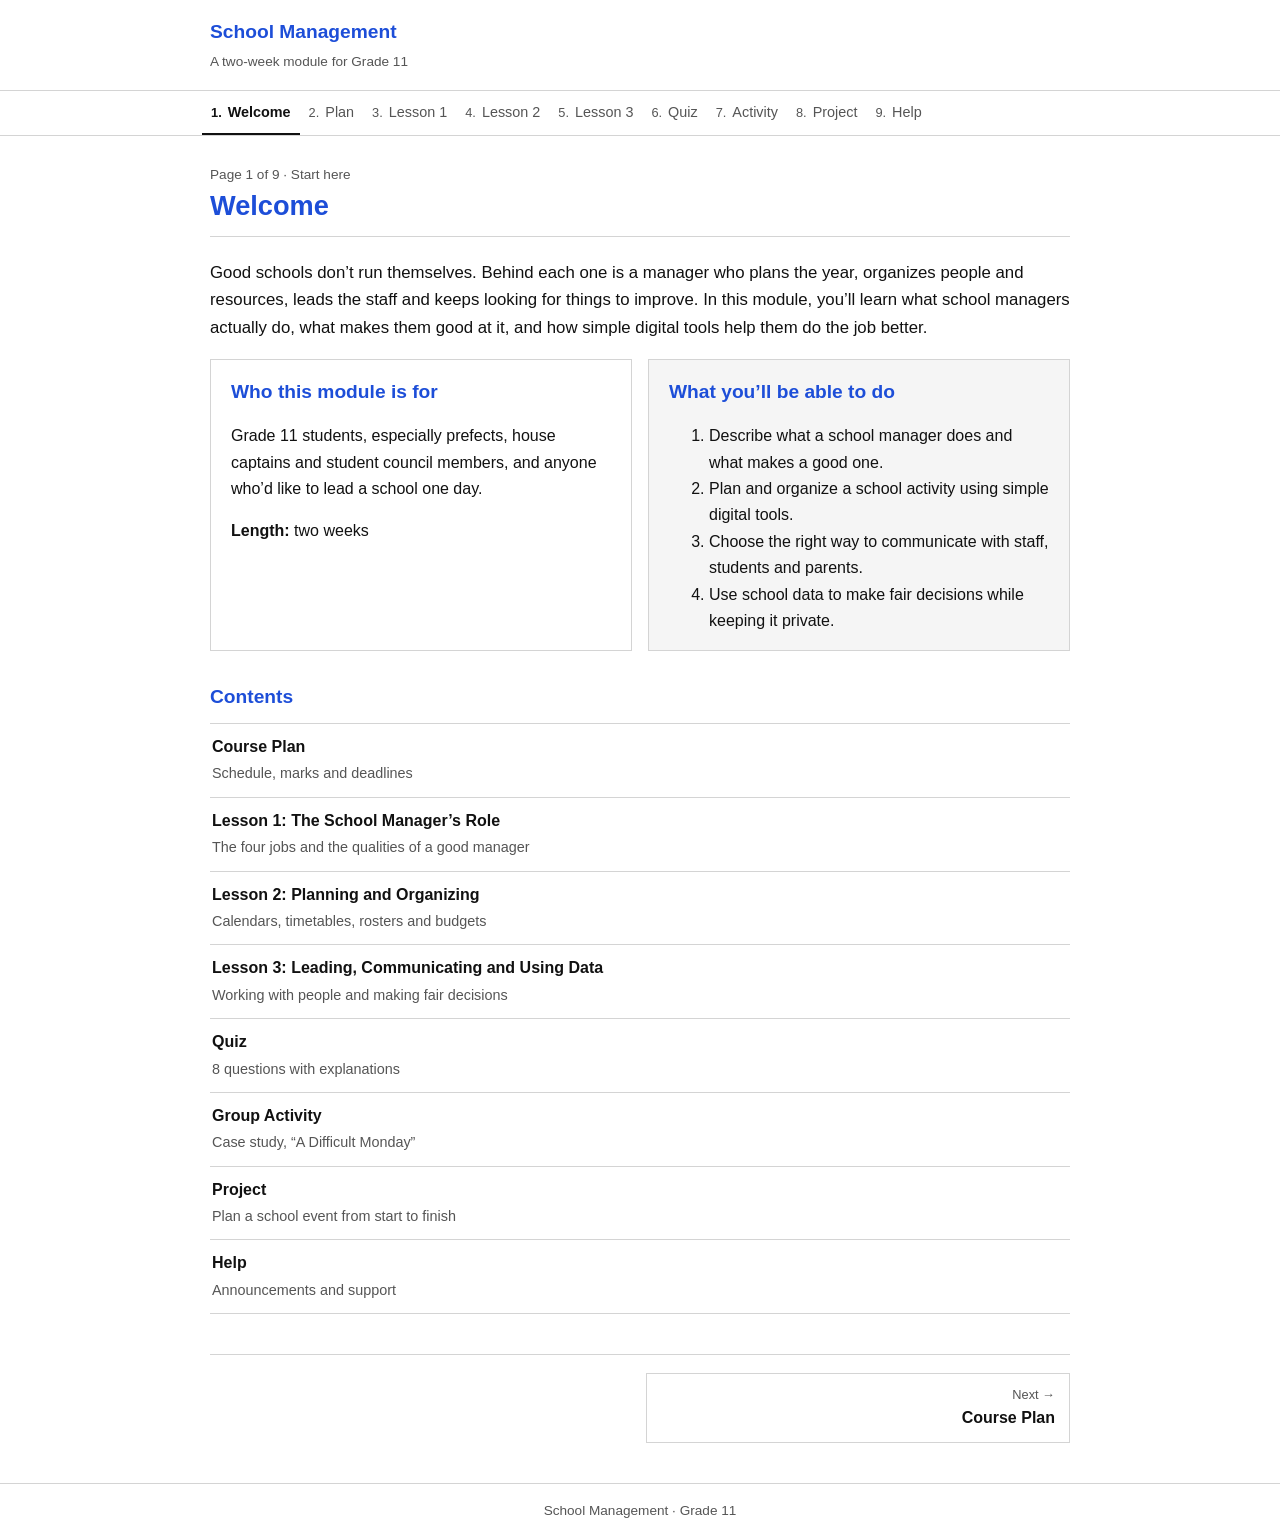
==== commit c15c8f92: "Update the website with Mohib and Tabarak's text Co-Authored-By: Claude Opus 5.5 <noreply@anthropic." ====
--- a/index.html
+++ b/index.html
@@ -32,35 +32,35 @@
     <h1>Welcome</h1>
   </div>
 
-<p class="intro">Behind every well-run school is a good manager: someone who plans the year, organises people and resources, leads the staff and keeps checking what can be improved. In this module you will learn what school managers actually do, what makes them good at it, and how simple digital tools can help them do the job better.</p>
+<p class="intro">Good schools don&rsquo;t run themselves. Behind each one is a manager who plans the year, organizes people and resources, leads the staff and keeps looking for things to improve. In this module, you&rsquo;ll learn what school managers actually do, what makes them good at it, and how simple digital tools help them do the job better.</p>
 
 <div class="two-col">
   <div class="box">
     <h2>Who this module is for</h2>
-    <p>Grade 11 students, especially those in leadership roles such as prefects, house captains and student council members, or anyone interested in leading a school one day.</p>
+    <p>Grade 11 students, especially prefects, house captains and student council members, and anyone who&rsquo;d like to lead a school one day.</p>
     <p><strong>Length:</strong> two weeks</p>
   </div>
   <div class="box soft">
-    <h2>What you will be able to do</h2>
+    <h2>What you&rsquo;ll be able to do</h2>
     <ol>
       <li>Describe what a school manager does and what makes a good one.</li>
-      <li>Plan and organise a school activity using simple digital tools.</li>
+      <li>Plan and organize a school activity using simple digital tools.</li>
       <li>Choose the right way to communicate with staff, students and parents.</li>
       <li>Use school data to make fair decisions while keeping it private.</li>
     </ol>
   </div>
 </div>
 
-<h2>Module contents</h2>
+<h2>Contents</h2>
 <ul class="contents">
   <li><a href="plan.html"><b>Course Plan</b><span>Schedule, marks and deadlines</span></a></li>
   <li><a href="lesson1.html"><b>Lesson 1: The School Manager&rsquo;s Role</b><span>The four jobs and the qualities of a good manager</span></a></li>
-  <li><a href="lesson2.html"><b>Lesson 2: Planning and Organising</b><span>Calendars, timetables, rosters and budgets</span></a></li>
+  <li><a href="lesson2.html"><b>Lesson 2: Planning and Organizing</b><span>Calendars, timetables, rosters and budgets</span></a></li>
   <li><a href="lesson3.html"><b>Lesson 3: Leading, Communicating and Using Data</b><span>Working with people and making fair decisions</span></a></li>
-  <li><a href="quiz.html"><b>Self-Check Quiz</b><span>8 questions with explanations</span></a></li>
-  <li><a href="activity.html"><b>Group Activity</b><span>Case study: a difficult Monday</span></a></li>
+  <li><a href="quiz.html"><b>Quiz</b><span>8 questions with explanations</span></a></li>
+  <li><a href="activity.html"><b>Group Activity</b><span>Case study, &ldquo;A Difficult Monday&rdquo;</span></a></li>
   <li><a href="project.html"><b>Project</b><span>Plan a school event from start to finish</span></a></li>
-  <li><a href="help.html"><b>Help and Notices</b><span>Announcements and support</span></a></li>
+  <li><a href="help.html"><b>Help</b><span>Announcements and support</span></a></li>
 </ul>
 
   <nav class="page-nav" aria-label="Previous and next page">
